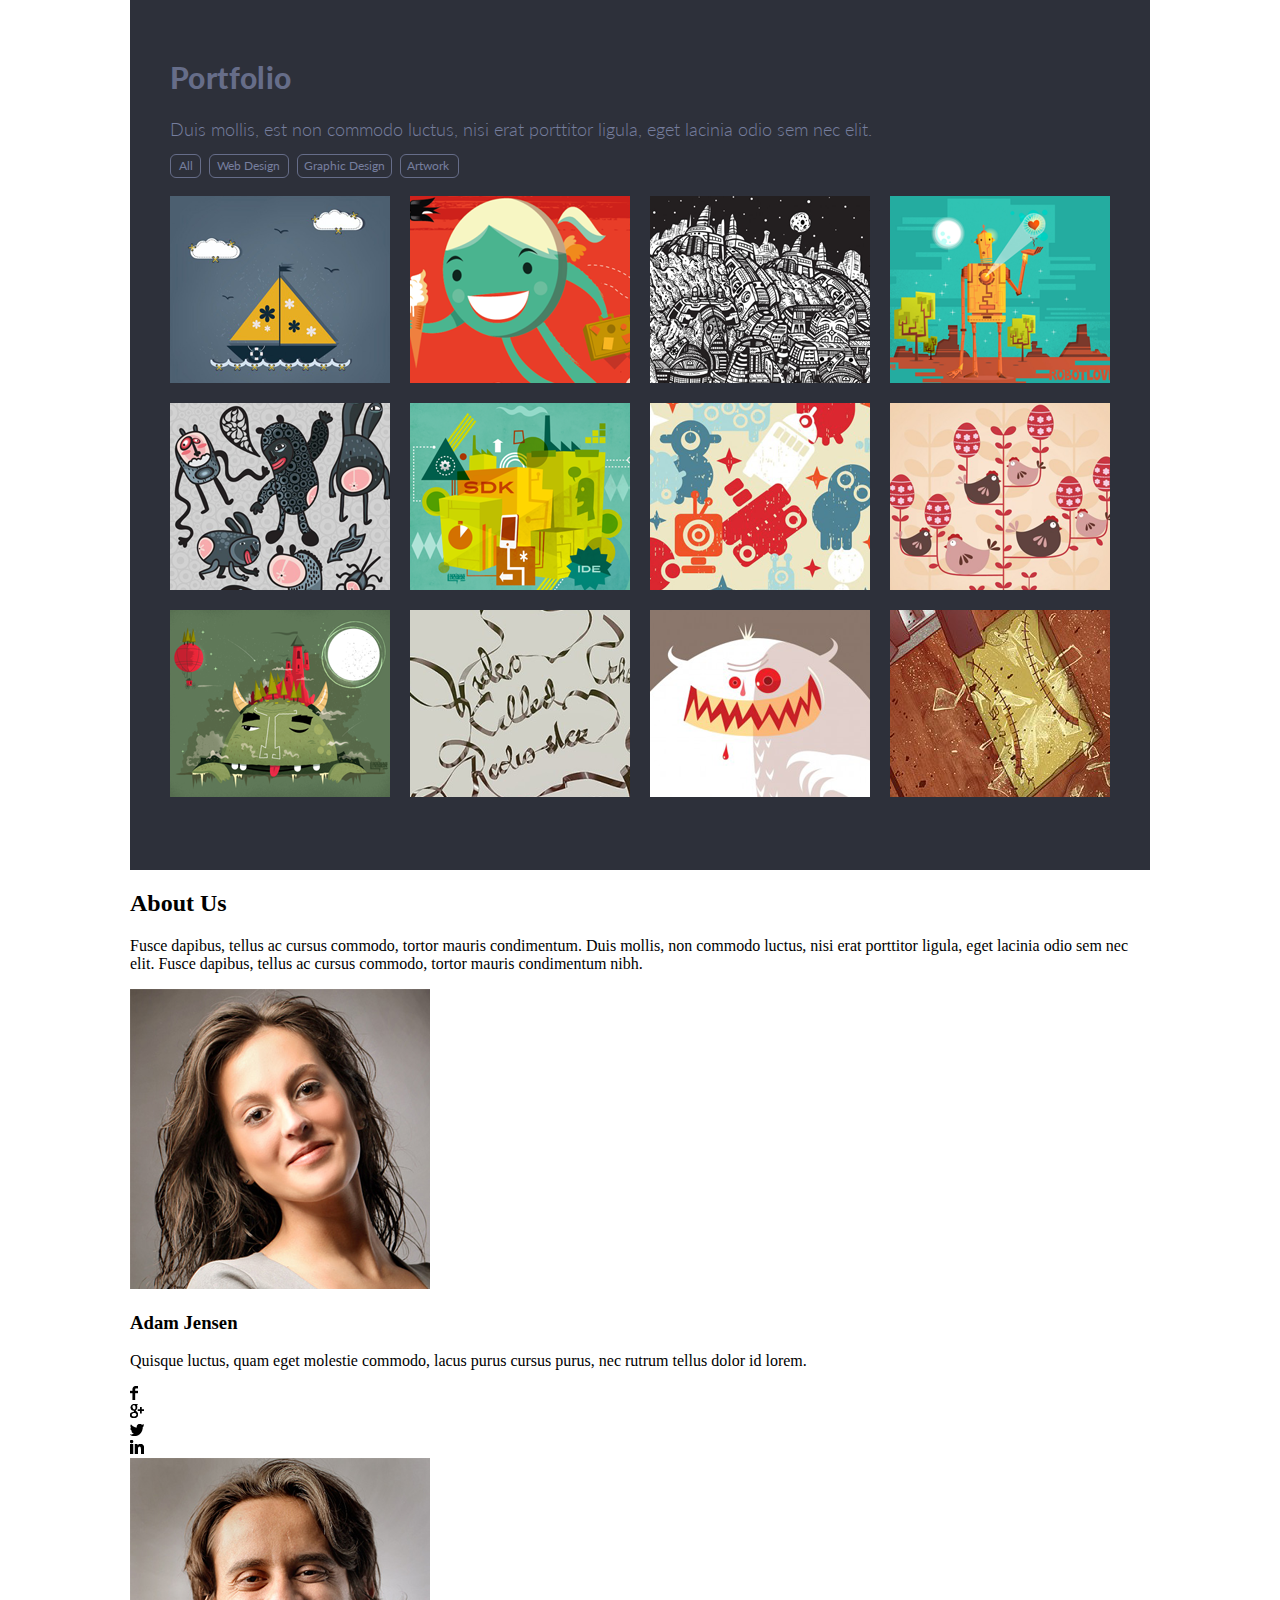
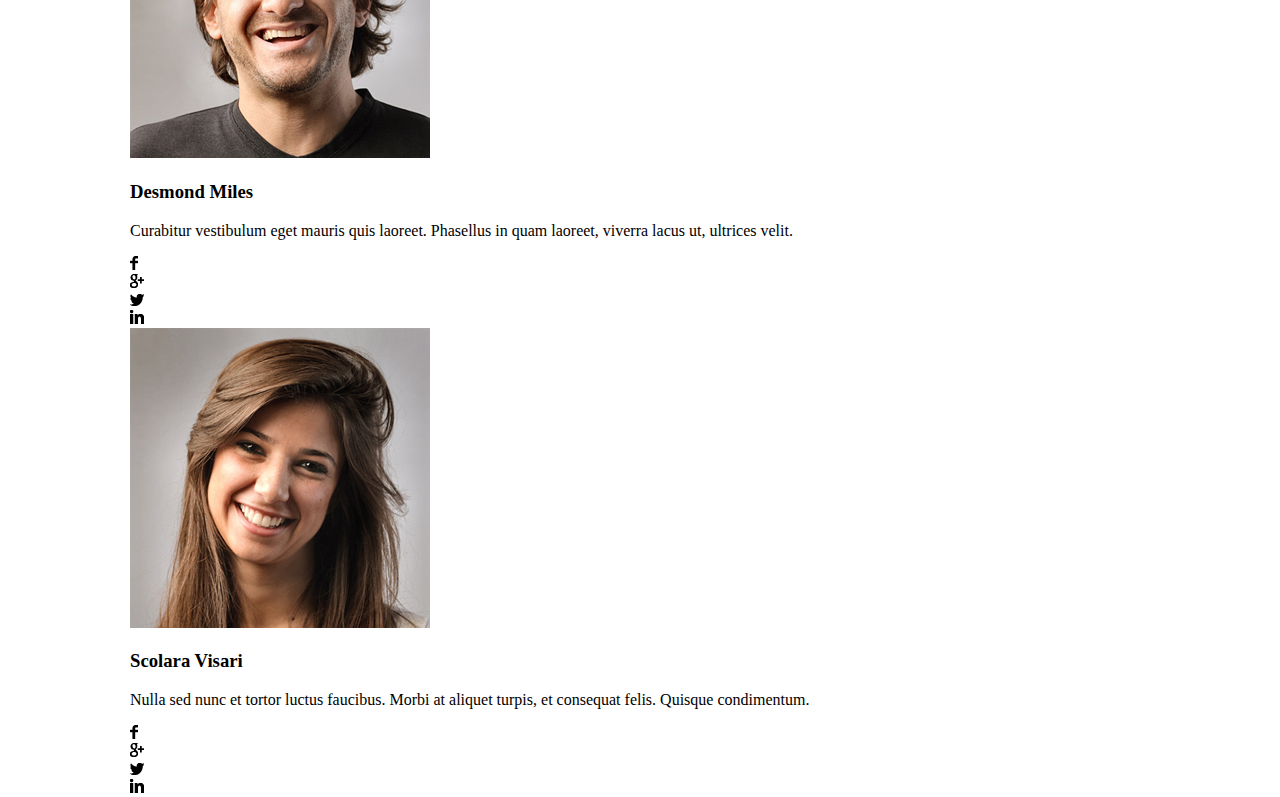
==== singolo2.html @ 1eb7ef6e "feat: add portfolio section" ====
<!DOCTYPE html>
<html lang="en">
<head>
    <meta charset="UTF-8">
    <meta name="viewport" content="width=device-width, initial-scale=1.0">
    <title>Singolo Part-2</title>
    <link rel="stylesheet" href="src/css/singolo2.css">
    <link rel="stylesheet" href="src/assets/fonts/lato/lato.css">
    <link href="https://fonts.googleapis.com/css?family=Lato&display=swap" rel="stylesheet">
</head>
<body>
    <section class="portfolio-section">
        <div class="portfolio-description">
            <h2>Portfolio</h2>
            <p>Duis mollis, est non commodo luctus, nisi erat porttitor ligula, eget lacinia odio sem nec elit.</p>
        </div>
        <div class="portfolio-filter">
            <div class="portfolio-item filter-1"><p>All</p></div>
            <div class="portfolio-item filter-2"><p>Web Design</p></div>
            <div class="portfolio-item filter-3"><p>Graphic Design</p></div>
            <div class="portfolio-item filter-4"><p>Artwork</p></div>
        </div>
        <div class="gallery">
            <div class="gallery-row">
                <div class="gallery-item"><img src="src/assets/images/gallery-item-1.png" alt="gallery-item"></div>
                <div class="gallery-item"><img src="src/assets/images/gallery-item-2.png" alt="gallery-item"></div>
                <div class="gallery-item"><img src="src/assets/images/gallery-item-3.png" alt="gallery-item"></div>
                <div class="gallery-item"><img src="src/assets/images/gallery-item-4.png" alt="gallery-item"></div>
            </div>
            <div class="gallery-row">
                <div class="gallery-item"><img src="src/assets/images/gallery-item-5.png" alt="gallery-item"></div>
                <div class="gallery-item"><img src="src/assets/images/gallery-item-6.png" alt="gallery-item"></div>
                <div class="gallery-item"><img src="src/assets/images/gallery-item-7.png" alt="gallery-item"></div>
                <div class="gallery-item"><img src="src/assets/images/gallery-item-8.png" alt="gallery-item"></div>
            </div>
            <div class="gallery-row">
                <div class="gallery-item"><img src="src/assets/images/gallery-item-9.png" alt="gallery-item"></div>
                <div class="gallery-item"><img src="src/assets/images/gallery-item-10.png" alt="gallery-item"></div>
                <div class="gallery-item"><img src="src/assets/images/gallery-item-11.png" alt="gallery-item"></div>
                <div class="gallery-item"><img src="src/assets/images/gallery-item-12.png" alt="gallery-item"></div>
            </div>
        </div>
    </section>
    <section class="about-us-section">
        <div class="about-us-description">
            <h2>About Us</h2>
            <p>Fusce dapibus, tellus ac cursus commodo, tortor mauris condimentum.
                Duis mollis, non commodo luctus, nisi erat porttitor ligula, eget lacinia odio sem nec elit.
                Fusce dapibus, tellus ac cursus commodo, tortor mauris condimentum nibh.</p>
        </div>
        <div class="members-wrapper">
            <div class="member">
                <div class="member-img">
                    <img src="src/assets/images/member-1.png" alt="Adam Jensen">
                </div>
                <h3>Adam Jensen</h3>
                <p>
                    Quisque luctus, quam eget molestie commodo, lacus purus cursus purus, nec rutrum tellus dolor id lorem.
                </p>
                <div class="member-socials">
                    <div class="member-sotial-item"><img src="src/assets/images/facebook.svg" alt="facebook"></div>
                    <div class="member-sotial-item"><img src="src/assets/images/google+.svg" alt="google+"></div>
                    <div class="member-sotial-item"><img src="src/assets/images/twitter.svg" alt="twitter"></div>
                    <div class="member-sotial-item"><img src="src/assets/images/linkedin.svg" alt="linkedin"></div>
                </div>
            </div>
            <div class="member">
                <div class="member-img">
                    <img src="src/assets/images/member-2.png" alt="Desmond Miles">
                </div>
                <h3>Desmond Miles</h3>
                <p>
                    Curabitur vestibulum eget mauris quis laoreet. Phasellus in quam laoreet, viverra lacus ut, ultrices velit.
                </p>
                <div class="member-socials">
                    <div class="member-sotial-item"><img src="src/assets/images/facebook.svg" alt="facebook"></div>
                    <div class="member-sotial-item"><img src="src/assets/images/google+.svg" alt="google+"></div>
                    <div class="member-sotial-item"><img src="src/assets/images/twitter.svg" alt="twitter"></div>
                    <div class="member-sotial-item"><img src="src/assets/images/linkedin.svg" alt="linkedin"></div>
                </div>
            </div>
            <div class="member">
                <div class="member-img">
                    <img src="src/assets/images/member-3.png" alt="Scolara Visari">
                </div>
                <h3>Scolara Visari</h3>
                <p>
                    Nulla sed nunc et tortor luctus faucibus. Morbi at aliquet turpis, et consequat felis. Quisque condimentum.
                </p>
                <div class="member-socials">
                    <div class="member-sotial-item"><img src="src/assets/images/facebook.svg" alt="facebook"></div>
                    <div class="member-sotial-item"><img src="src/assets/images/google+.svg" alt="google+"></div>
                    <div class="member-sotial-item"><img src="src/assets/images/twitter.svg" alt="twitter"></div>
                    <div class="member-sotial-item"><img src="src/assets/images/linkedin.svg" alt="linkedin"></div>
                </div>
            </div>
        </div>
    </section>
</body>
</html>
---- src/css/singolo2.css ----
body {
    width: 1020px;
    margin: 0 auto;
}

.portfolio-section {
    width: 1020px;
    height: 870px;
    background-color: #2d303a;
    display: flex;
    flex-direction: column;
}

.portfolio-description {
    width: 700px;
    margin-top: 69px;
    margin-left: 40px;
}

.portfolio-description h2{
    width: 121px;
    height: 24px;
    color: #666d89;
    font-family: "Lato", black;
    font-size: 30px;
    font-weight: 1000;
    line-height: 17.86px;
    margin: 0;
    letter-spacing: 0.4px;
}

.portfolio-description p{
    color: #767e9e;
    font-family: Lato;
    font-size: 18px;
    font-weight: 300;
    line-height: 30px;
    white-space: nowrap;
    margin-top: 21px;
    margin-bottom: 0;
    letter-spacing: 0.001px;
}

.portfolio-filter {
    width: 289px;
    display: flex;
    justify-content: space-between;
    margin-top: 10px;
    margin-left: 40px;
}

.portfolio-item {
    word-wrap: none;
    border: 1px solid #666d89;
    border-radius: 6px;

}

.filter-1 {
    width: 29px;
    height: 22px;
}

.filter-1 p {
    width: 14px;
    margin: 0 auto;
}

.filter-2 {
    width: 78px;
    height: 22px;
}

.filter-2 p {
    width: 64px;
    margin: 0 auto;
}

.filter-3 {
    width: 93px;
    height: 22px;
}

.filter-3 p {
    width: 81px;
    margin: 0 auto;
}

.filter-4 {
    width: 57px;
    height: 22px;
}

.filter-4 p {
    width: 45px;
    margin: 0 auto;
}


.portfolio-item p {
    color: #767e9e;
    font-family: "Lato";
    font-size: 12px;
    font-weight: 400;
    line-height: 21.56px;
    white-space: nowrap;
}

.gallery {
    position: relative;
    top: -2px;
}

.gallery-row {
    display: flex;
    width: 940px;
    justify-content: space-between;
    margin: 20px auto;
}

.gallery-item {
    width: 220px;
    height: 187px;
}
---- src/assets/fonts/lato/lato.css ----
@font-face {
    font-family: 'Lato';
    src: local('Lato Hairline'), local('Lato-Hairline'), url('latohairline.woff2') format('woff2'), url('latohairline.woff') format('woff'), url('latohairline.ttf') format('truetype');
    font-weight: 100;
    font-style: normal;
}
@font-face {
    font-family: 'Lato';
    src: local('Lato Hairline Italic'), local('Lato-HairlineItalic'), url('latohairlineitalic.woff2') format('woff2'), url('latohairlineitalic.woff') format('woff'), url('latohairlineitalic.ttf') format('truetype');
    font-weight: 100;
    font-style: italic;
}
@font-face {
    font-family: 'Lato';
    src: local('Lato Thin'), local('Lato-Thin'), url('latothin.woff2') format('woff2'), url('latothin.woff') format('woff'), url('latothin.ttf') format('truetype');
    font-weight: 200;
    font-style: normal;
}
@font-face {
    font-family: 'Lato';
    src: local('Lato Thin Italic'), local('Lato-ThinItalic'), url('latothinitalic.woff2') format('woff2'), url('latothinitalic.woff') format('woff'), url('latothinitalic.ttf') format('truetype');
    font-weight: 200;
    font-style: italic;
}
@font-face {
    font-family: 'Lato';
    src: local('Lato Light'), local('Lato-Light'), url('latolight.woff2') format('woff2'), url('latolight.woff') format('woff'), url('latolight.ttf') format('truetype');
    font-weight: 300;
    font-style: normal;
}
@font-face {
    font-family: 'Lato';
    src: local('Lato Light Italic'), local('Lato-LightItalic'), url('latolightitalic.woff2') format('woff2'), url('latolightitalic.woff') format('woff'), url('latolightitalic.ttf') format('truetype');
    font-weight: 300;
    font-style: italic;
}
@font-face {
    font-family: 'Lato';
    src: local('Lato Regular'), local('Lato-Regular'), url('latoregular.woff2') format('woff2'), url('latoregular.woff') format('woff'), url('latoregular.ttf') format('truetype');
    font-weight: 400;
    font-style: normal;
}
@font-face {
    font-family: 'Lato';
    src: local('Lato Italic'), local('Lato-Italic'), url('latoitalic.woff2') format('woff2'), url('latoitalic.woff') format('woff'), url('latoitalic.ttf') format('truetype');
    font-weight: 400;
    font-style: italic;
}
@font-face {
    font-family: 'Lato';
    src: local('Lato Medium'), local('Lato-Medium'), url('latomedium.woff2') format('woff2'), url('latomedium.woff') format('woff'), url('latomedium.ttf') format('truetype');
    font-weight: 500;
    font-style: normal;
}
@font-face {
    font-family: 'Lato';
    src: local('Lato Medium Italic'), local('Lato-MediumItalic'), url('latomediumitalic.woff2') format('woff2'), url('latomediumitalic.woff') format('woff'), url('latomediumitalic.ttf') format('truetype');
    font-weight: 500;
    font-style: italic;
}
@font-face {
    font-family: 'Lato';
    src: local('Lato Semibold'), local('Lato-Semibold'), url('latosemibold.woff2') format('woff2'), url('latosemibold.woff') format('woff'), url('latosemibold.ttf') format('truetype');
    font-weight: 600;
    font-style: normal;
}
@font-face {
    font-family: 'Lato';
    src: local('Lato Semibold Italic'), local('Lato-SemiboldItalic'), url('latosemibolditalic.woff2') format('woff2'), url('latosemibolditalic.woff') format('woff'), url('latosemibolditalic.ttf') format('truetype');
    font-weight: 600;
    font-style: italic;
}
@font-face {
    font-family: 'Lato';
    src: local('Lato Bold'), local('Lato-Bold'), url('latobold.woff2') format('woff2'), url('latobold.woff') format('woff'), url('latobold.ttf') format('truetype');
    font-weight: 700;
    font-style: normal;
}
@font-face {
    font-family: 'Lato';
    src: local('Lato Bold Italic'), local('Lato-BoldItalic'), url('latobolditalic.woff2') format('woff2'), url('latobolditalic.woff') format('woff'), url('latobolditalic.ttf') format('truetype');
    font-weight: 700;
    font-style: italic;
}
@font-face {
    font-family: 'Lato';
    src: local('Lato Heavy'), local('Lato-Heavy'), url('latoheavy.woff2') format('woff2'), url('latoheavy.woff') format('woff'), url('latoheavy.ttf') format('truetype');
    font-weight: 800;
    font-style: normal;
}
@font-face {
    font-family: 'Lato';
    src: local('Lato Heavy Italic'), local('Lato-HeavyItalic'), url('latoheavyitalic.woff2') format('woff2'), url('latoheavyitalic.woff') format('woff'), url('latoheavyitalic.ttf') format('truetype');
    font-weight: 800;
    font-style: italic;
}
@font-face {
    font-family: 'Lato';
    src: local('Lato Black'), local('Lato-Black'), url('latoblack.woff2') format('woff2'), url('latoblack.woff') format('woff'), url('latoblack.ttf') format('truetype');
    font-weight: 900;
    font-style: normal;
}
@font-face {
    font-family: 'Lato';
    src: local('Lato Black Italic'), local('Lato-BlackItalic'), url('latoblackitalic.woff2') format('woff2'), url('latoblackitalic.woff') format('woff'), url('latoblackitalic.ttf') format('truetype');
    font-weight: 900;
    font-style: italic;
}
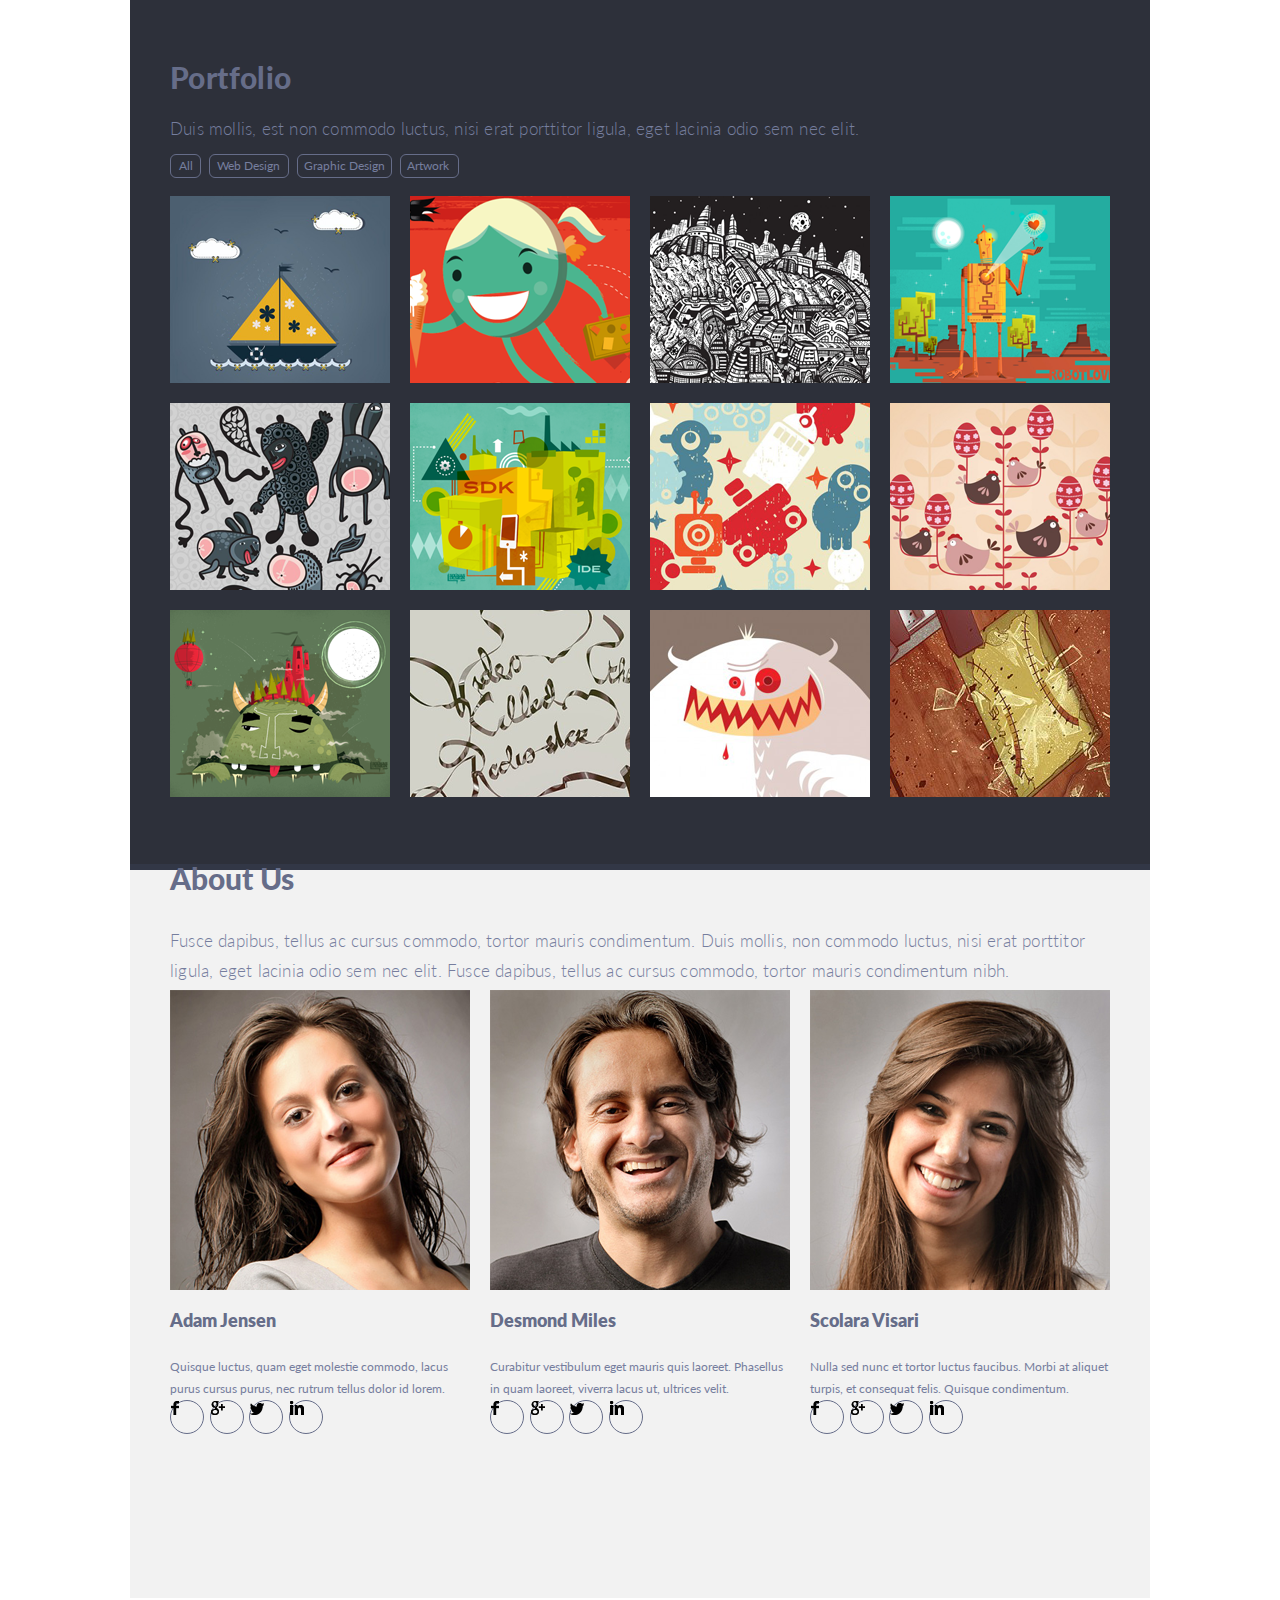
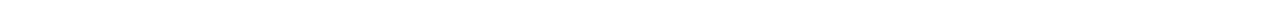
==== commit f2e24e2f: "feat: add about us section" ====
--- a/singolo2.html
+++ b/singolo2.html
@@ -58,10 +58,10 @@
                     Quisque luctus, quam eget molestie commodo, lacus purus cursus purus, nec rutrum tellus dolor id lorem.
                 </p>
                 <div class="member-socials">
-                    <div class="member-sotial-item"><img src="src/assets/images/facebook.svg" alt="facebook"></div>
-                    <div class="member-sotial-item"><img src="src/assets/images/google+.svg" alt="google+"></div>
-                    <div class="member-sotial-item"><img src="src/assets/images/twitter.svg" alt="twitter"></div>
-                    <div class="member-sotial-item"><img src="src/assets/images/linkedin.svg" alt="linkedin"></div>
+                    <div class="member-social-item"><img src="src/assets/images/facebook.svg" alt="facebook"></div>
+                    <div class="member-social-item"><img src="src/assets/images/google+.svg" alt="google+"></div>
+                    <div class="member-social-item"><img src="src/assets/images/twitter.svg" alt="twitter"></div>
+                    <div class="member-social-item"><img src="src/assets/images/linkedin.svg" alt="linkedin"></div>
                 </div>
             </div>
             <div class="member">
@@ -73,10 +73,10 @@
                     Curabitur vestibulum eget mauris quis laoreet. Phasellus in quam laoreet, viverra lacus ut, ultrices velit.
                 </p>
                 <div class="member-socials">
-                    <div class="member-sotial-item"><img src="src/assets/images/facebook.svg" alt="facebook"></div>
-                    <div class="member-sotial-item"><img src="src/assets/images/google+.svg" alt="google+"></div>
-                    <div class="member-sotial-item"><img src="src/assets/images/twitter.svg" alt="twitter"></div>
-                    <div class="member-sotial-item"><img src="src/assets/images/linkedin.svg" alt="linkedin"></div>
+                    <div class="member-social-item"><img src="src/assets/images/facebook.svg" alt="facebook"></div>
+                    <div class="member-social-item"><img src="src/assets/images/google+.svg" alt="google+"></div>
+                    <div class="member-social-item"><img src="src/assets/images/twitter.svg" alt="twitter"></div>
+                    <div class="member-social-item"><img src="src/assets/images/linkedin.svg" alt="linkedin"></div>
                 </div>
             </div>
             <div class="member">
@@ -88,10 +88,10 @@
                     Nulla sed nunc et tortor luctus faucibus. Morbi at aliquet turpis, et consequat felis. Quisque condimentum.
                 </p>
                 <div class="member-socials">
-                    <div class="member-sotial-item"><img src="src/assets/images/facebook.svg" alt="facebook"></div>
-                    <div class="member-sotial-item"><img src="src/assets/images/google+.svg" alt="google+"></div>
-                    <div class="member-sotial-item"><img src="src/assets/images/twitter.svg" alt="twitter"></div>
-                    <div class="member-sotial-item"><img src="src/assets/images/linkedin.svg" alt="linkedin"></div>
+                    <div class="member-social-item"><img src="src/assets/images/facebook.svg" alt="facebook"></div>
+                    <div class="member-social-item"><img src="src/assets/images/google+.svg" alt="google+"></div>
+                    <div class="member-social-item"><img src="src/assets/images/twitter.svg" alt="twitter"></div>
+                    <div class="member-social-item"><img src="src/assets/images/linkedin.svg" alt="linkedin"></div>
                 </div>
             </div>
         </div>
--- a/src/css/singolo2.css
+++ b/src/css/singolo2.css
@@ -5,10 +5,11 @@
 
 .portfolio-section {
     width: 1020px;
-    height: 870px;
+    height: 864px;
     background-color: #2d303a;
     display: flex;
     flex-direction: column;
+    border-bottom: 6px solid #323746;
 }
 
 .portfolio-description {
@@ -32,13 +33,13 @@
 .portfolio-description p{
     color: #767e9e;
     font-family: Lato;
-    font-size: 18px;
+    font-size: 17px;
     font-weight: 300;
     line-height: 30px;
     white-space: nowrap;
     margin-top: 21px;
     margin-bottom: 0;
-    letter-spacing: 0.001px;
+    letter-spacing: 0.2px;
 }
 
 .portfolio-filter {
@@ -56,6 +57,11 @@
 
 }
 
+.portfolio-item:hover {
+    border: 1px solid #dedede;
+    color: #dedede;
+    cursor: pointer;
+}
 .filter-1 {
     width: 29px;
     height: 22px;
@@ -121,4 +127,94 @@
 .gallery-item {
     width: 220px;
     height: 187px;
+    transition: 0.7s;
+}
+
+.gallery-item:hover {
+    transform: scale(1.1);
+    cursor: pointer;
+}
+
+.about-us-section {
+    width: 1020px;
+    height: 728px;
+    background-color: #f2f2f2;
+    border-bottom: 6px solid #ffffff;
+    margin: 0;
+}
+
+.about-us-description {
+    width: 940px;
+    margin-left: 40px;
+    
+    display: flex;
+    flex-direction: column;
+}
+
+.about-us-description h2{
+    width: 130px;
+    height: 23px;
+    color: #666d89;
+    font-family: "Lato";
+    font-size: 30px;
+    font-weight: 1000;
+    line-height: 17.86px;
+    margin: 0;
+}
+
+.about-us-description p {
+    width: 939px;
+    height: 47px;
+    color: #767e9e;
+    font-family: "Lato";
+    font-size: 17px;
+    font-weight: 300;
+    line-height: 30px;
+    letter-spacing: 0.2px;
+    margin-top: 33px;
+}
+
+.members-wrapper {
+    width: 940px;
+    margin: 0 auto;
+    display: flex;
+    justify-content: space-between;
+}
+.member {
+    width: 300px;
+    display: flex;
+    flex-direction: column;
+}
+
+.member-socials {
+    display: flex;
+    width: 153px;
+    justify-content: space-between;
+}
+
+.member h3 {
+    height: 14px;
+    color: #666d89;
+    font-family: "Lato";
+    font-size: 18px;
+    font-weight: 800;
+    line-height: 17.86px;
+    white-space: nowrap;
+}
+
+.member p {
+    width: 301px;
+    height: 32px;
+    color: #767e9e;
+    font-family: "Lato";
+    font-size: 12px;
+    font-weight: 400;
+    line-height: 21.56px;
+}
+
+.member-social-item {
+    width: 32px;
+    height: 32px;
+    border: 1px solid #666d89;
+    border-radius: 50%;
 }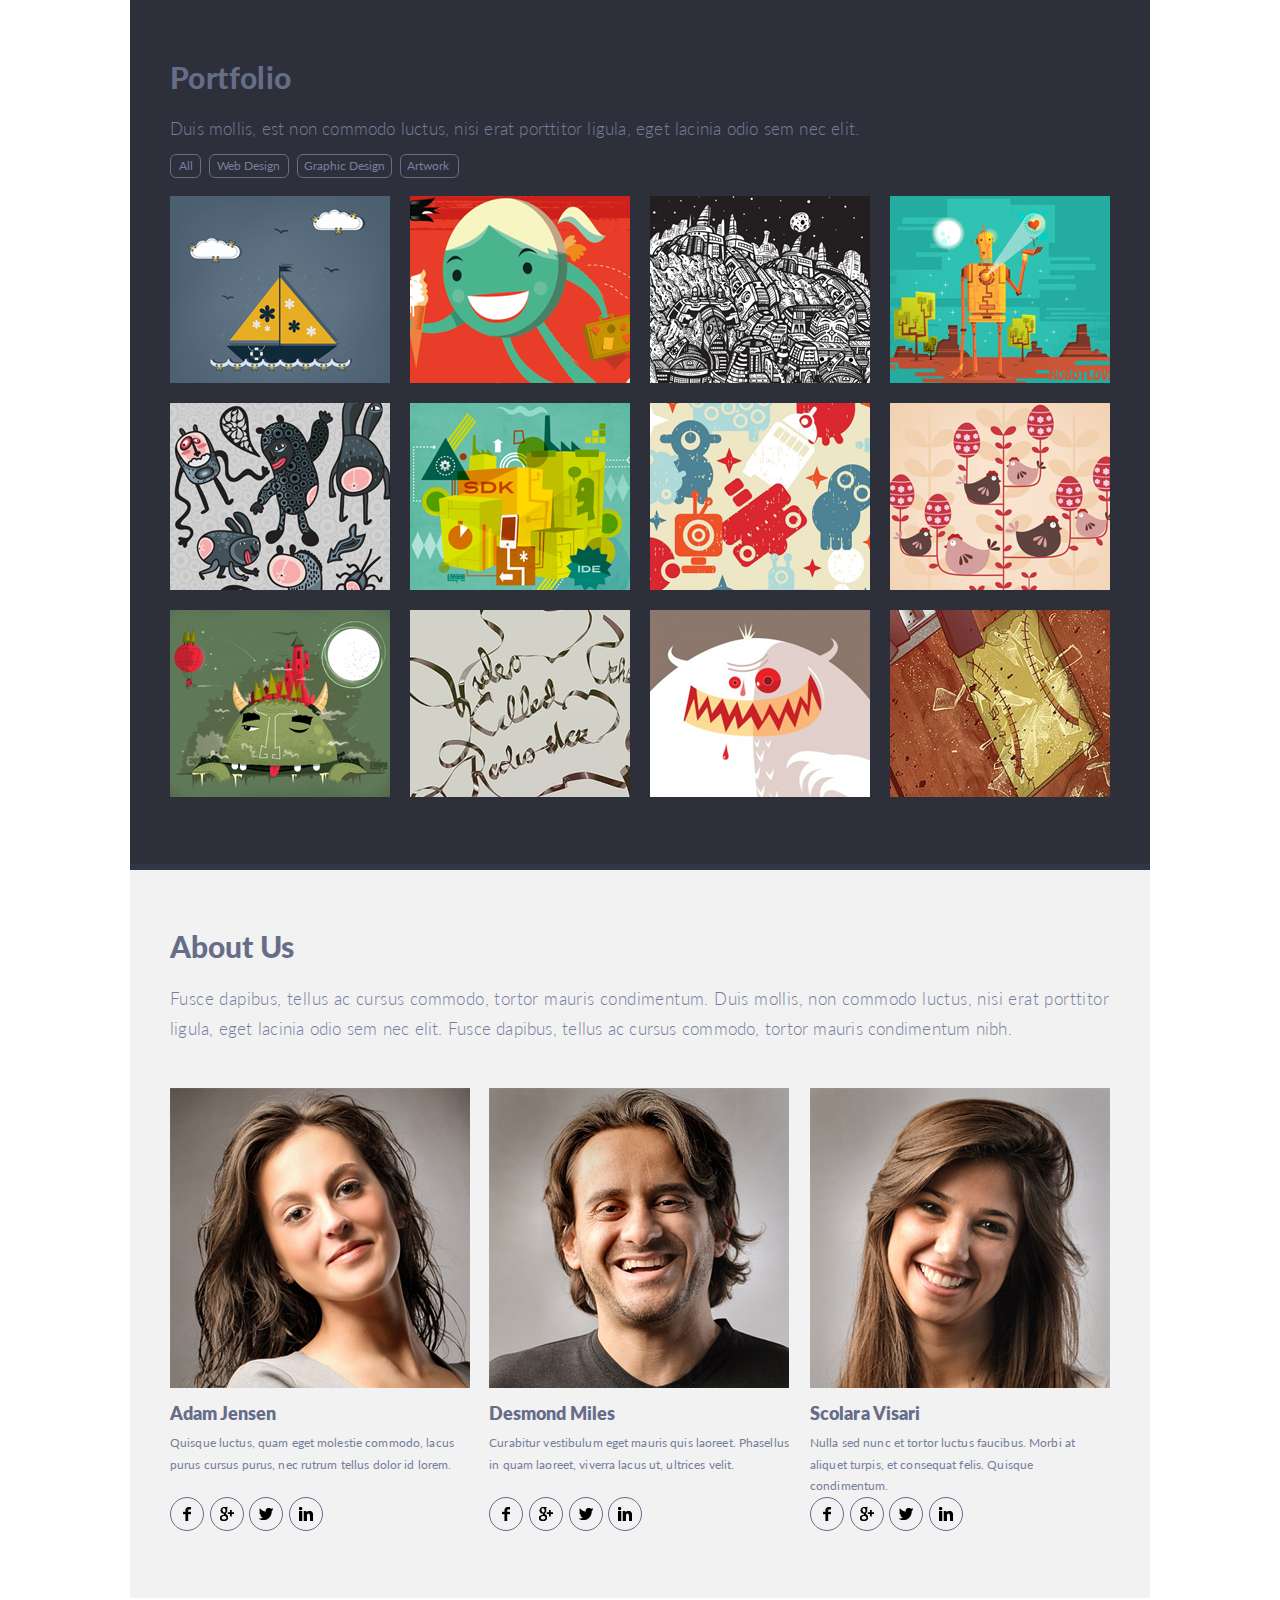
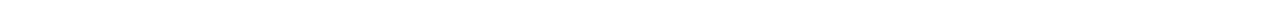
==== commit 25d8c649: "feat: add contacts info section" ====
--- a/singolo2.html
+++ b/singolo2.html
@@ -44,12 +44,13 @@
     <section class="about-us-section">
         <div class="about-us-description">
             <h2>About Us</h2>
-            <p>Fusce dapibus, tellus ac cursus commodo, tortor mauris condimentum.
-                Duis mollis, non commodo luctus, nisi erat porttitor ligula, eget lacinia odio sem nec elit.
+            <p class="about-us-paragraph">Fusce dapibus, tellus ac cursus commodo, tortor mauris condimentum.
+                Duis mollis, non commodo luctus, nisi erat porttitor </p>
+            <p class="about-us-paragraph-2">ligula, eget lacinia odio sem nec elit.
                 Fusce dapibus, tellus ac cursus commodo, tortor mauris condimentum nibh.</p>
         </div>
         <div class="members-wrapper">
-            <div class="member">
+            <div class="member member-1">
                 <div class="member-img">
                     <img src="src/assets/images/member-1.png" alt="Adam Jensen">
                 </div>
@@ -58,13 +59,25 @@
                     Quisque luctus, quam eget molestie commodo, lacus purus cursus purus, nec rutrum tellus dolor id lorem.
                 </p>
                 <div class="member-socials">
-                    <div class="member-social-item"><img src="src/assets/images/facebook.svg" alt="facebook"></div>
-                    <div class="member-social-item"><img src="src/assets/images/google+.svg" alt="google+"></div>
-                    <div class="member-social-item"><img src="src/assets/images/twitter.svg" alt="twitter"></div>
-                    <div class="member-social-item"><img src="src/assets/images/linkedin.svg" alt="linkedin"></div>
+                    <div class="member-social-item">
+                        <?xml version="1.0" encoding="UTF-8"?>
+                        <svg class="svg-1" id="SVGDoc" width="8" height="14" xmlns="http://www.w3.org/2000/svg" version="1.1" xmlns:xlink="http://www.w3.org/1999/xlink" xmlns:avocode="https://avocode.com/" viewBox="0 0 8 14"><defs></defs><desc>Generated with Avocode.</desc><g><g><title>facebook</title><image xlink:href="[data-uri]" width="8" height="14" transform="matrix(1,0,0,1,0,0)" ></image></g></g></svg>
+                    </div>
+                    <div class="member-social-item">
+                        <?xml version="1.0" encoding="UTF-8"?>
+                        <svg class="svg-2" id="SVGDoc" width="14" height="14" xmlns="http://www.w3.org/2000/svg" version="1.1" xmlns:xlink="http://www.w3.org/1999/xlink" xmlns:avocode="https://avocode.com/" viewBox="0 0 14 14"><defs></defs><desc>Generated with Avocode.</desc><g><g><title>google+</title><image xlink:href="[data-uri]" width="14" height="14" transform="matrix(1,0,0,1,0,0)" ></image></g></g></svg>
+                    </div>
+                    <div class="member-social-item">
+                        <?xml version="1.0" encoding="UTF-8"?>
+                        <svg class="svg-3" id="SVGDoc" width="14" height="12" xmlns="http://www.w3.org/2000/svg" version="1.1" xmlns:xlink="http://www.w3.org/1999/xlink" xmlns:avocode="https://avocode.com/" viewBox="0 0 14 12"><defs></defs><desc>Generated with Avocode.</desc><g><g><title>twitter</title><image xlink:href="[data-uri]" width="14" height="12" transform="matrix(1,0,0,1,0,0)" ></image></g></g></svg>
+                    </div>
+                    <div class="member-social-item">
+                        <?xml version="1.0" encoding="UTF-8"?>
+                        <svg class="svg-4" id="SVGDoc" width="14" height="14" xmlns="http://www.w3.org/2000/svg" version="1.1" xmlns:xlink="http://www.w3.org/1999/xlink" xmlns:avocode="https://avocode.com/" viewBox="0 0 14 14"><defs></defs><desc>Generated with Avocode.</desc><g><g><title>linkedin</title><image xlink:href="[data-uri]" width="14" height="14" transform="matrix(1,0,0,1,0,0)" ></image></g></g></svg>
+                    </div>    
                 </div>
             </div>
-            <div class="member">
+            <div class="member member-2">
                 <div class="member-img">
                     <img src="src/assets/images/member-2.png" alt="Desmond Miles">
                 </div>
@@ -73,13 +86,25 @@
                     Curabitur vestibulum eget mauris quis laoreet. Phasellus in quam laoreet, viverra lacus ut, ultrices velit.
                 </p>
                 <div class="member-socials">
-                    <div class="member-social-item"><img src="src/assets/images/facebook.svg" alt="facebook"></div>
-                    <div class="member-social-item"><img src="src/assets/images/google+.svg" alt="google+"></div>
-                    <div class="member-social-item"><img src="src/assets/images/twitter.svg" alt="twitter"></div>
-                    <div class="member-social-item"><img src="src/assets/images/linkedin.svg" alt="linkedin"></div>
+                    <div class="member-social-item">
+                        <?xml version="1.0" encoding="UTF-8"?>
+                        <svg class="svg-1" id="SVGDoc" width="8" height="14" xmlns="http://www.w3.org/2000/svg" version="1.1" xmlns:xlink="http://www.w3.org/1999/xlink" xmlns:avocode="https://avocode.com/" viewBox="0 0 8 14"><defs></defs><desc>Generated with Avocode.</desc><g><g><title>facebook</title><image xlink:href="[data-uri]" width="8" height="14" transform="matrix(1,0,0,1,0,0)" ></image></g></g></svg>
+                    </div>
+                    <div class="member-social-item">
+                        <?xml version="1.0" encoding="UTF-8"?>
+                        <svg class="svg-2" id="SVGDoc" width="14" height="14" xmlns="http://www.w3.org/2000/svg" version="1.1" xmlns:xlink="http://www.w3.org/1999/xlink" xmlns:avocode="https://avocode.com/" viewBox="0 0 14 14"><defs></defs><desc>Generated with Avocode.</desc><g><g><title>google+</title><image xlink:href="[data-uri]" width="14" height="14" transform="matrix(1,0,0,1,0,0)" ></image></g></g></svg>
+                    </div>
+                    <div class="member-social-item">
+                        <?xml version="1.0" encoding="UTF-8"?>
+                        <svg class="svg-3" id="SVGDoc" width="14" height="12" xmlns="http://www.w3.org/2000/svg" version="1.1" xmlns:xlink="http://www.w3.org/1999/xlink" xmlns:avocode="https://avocode.com/" viewBox="0 0 14 12"><defs></defs><desc>Generated with Avocode.</desc><g><g><title>twitter</title><image xlink:href="[data-uri]" width="14" height="12" transform="matrix(1,0,0,1,0,0)" ></image></g></g></svg>
+                    </div>
+                    <div class="member-social-item">
+                        <?xml version="1.0" encoding="UTF-8"?>
+                        <svg class="svg-4" id="SVGDoc" width="14" height="14" xmlns="http://www.w3.org/2000/svg" version="1.1" xmlns:xlink="http://www.w3.org/1999/xlink" xmlns:avocode="https://avocode.com/" viewBox="0 0 14 14"><defs></defs><desc>Generated with Avocode.</desc><g><g><title>linkedin</title><image xlink:href="[data-uri]" width="14" height="14" transform="matrix(1,0,0,1,0,0)" ></image></g></g></svg>
+                    </div>                 
                 </div>
             </div>
-            <div class="member">
+            <div class="member member-3">
                 <div class="member-img">
                     <img src="src/assets/images/member-3.png" alt="Scolara Visari">
                 </div>
@@ -88,10 +113,22 @@
                     Nulla sed nunc et tortor luctus faucibus. Morbi at aliquet turpis, et consequat felis. Quisque condimentum.
                 </p>
                 <div class="member-socials">
-                    <div class="member-social-item"><img src="src/assets/images/facebook.svg" alt="facebook"></div>
-                    <div class="member-social-item"><img src="src/assets/images/google+.svg" alt="google+"></div>
-                    <div class="member-social-item"><img src="src/assets/images/twitter.svg" alt="twitter"></div>
-                    <div class="member-social-item"><img src="src/assets/images/linkedin.svg" alt="linkedin"></div>
+                    <div class="member-social-item">
+                        <?xml version="1.0" encoding="UTF-8"?>
+                        <svg class="svg-1" id="SVGDoc" width="8" height="14" xmlns="http://www.w3.org/2000/svg" version="1.1" xmlns:xlink="http://www.w3.org/1999/xlink" xmlns:avocode="https://avocode.com/" viewBox="0 0 8 14"><defs></defs><desc>Generated with Avocode.</desc><g><g><title>facebook</title><image xlink:href="[data-uri]" width="8" height="14" transform="matrix(1,0,0,1,0,0)" ></image></g></g></svg>
+                    </div>
+                    <div class="member-social-item">
+                        <?xml version="1.0" encoding="UTF-8"?>
+                        <svg class="svg-2" id="SVGDoc" width="14" height="14" xmlns="http://www.w3.org/2000/svg" version="1.1" xmlns:xlink="http://www.w3.org/1999/xlink" xmlns:avocode="https://avocode.com/" viewBox="0 0 14 14"><defs></defs><desc>Generated with Avocode.</desc><g><g><title>google+</title><image xlink:href="[data-uri]" width="14" height="14" transform="matrix(1,0,0,1,0,0)" ></image></g></g></svg>
+                    </div>
+                    <div class="member-social-item">
+                        <?xml version="1.0" encoding="UTF-8"?>
+                        <svg class="svg-3" id="SVGDoc" width="14" height="12" xmlns="http://www.w3.org/2000/svg" version="1.1" xmlns:xlink="http://www.w3.org/1999/xlink" xmlns:avocode="https://avocode.com/" viewBox="0 0 14 12"><defs></defs><desc>Generated with Avocode.</desc><g><g><title>twitter</title><image xlink:href="[data-uri]" width="14" height="12" transform="matrix(1,0,0,1,0,0)" ></image></g></g></svg>
+                    </div>
+                    <div class="member-social-item">
+                        <?xml version="1.0" encoding="UTF-8"?>
+                        <svg class="svg-4" id="SVGDoc" width="14" height="14" xmlns="http://www.w3.org/2000/svg" version="1.1" xmlns:xlink="http://www.w3.org/1999/xlink" xmlns:avocode="https://avocode.com/" viewBox="0 0 14 14"><defs></defs><desc>Generated with Avocode.</desc><g><g><title>linkedin</title><image xlink:href="[data-uri]" width="14" height="14" transform="matrix(1,0,0,1,0,0)" ></image></g></g></svg>
+                    </div>                
                 </div>
             </div>
         </div>
--- a/src/css/singolo2.css
+++ b/src/css/singolo2.css
@@ -140,13 +140,12 @@
     height: 728px;
     background-color: #f2f2f2;
     border-bottom: 6px solid #ffffff;
-    margin: 0;
 }
 
 .about-us-description {
     width: 940px;
     margin-left: 40px;
-    
+    padding-top: 68px;
     display: flex;
     flex-direction: column;
 }
@@ -157,21 +156,31 @@
     color: #666d89;
     font-family: "Lato";
     font-size: 30px;
-    font-weight: 1000;
+    font-weight: 900;
     line-height: 17.86px;
     margin: 0;
 }
 
-.about-us-description p {
+.about-us-paragraph {
     width: 939px;
-    height: 47px;
     color: #767e9e;
     font-family: "Lato";
     font-size: 17px;
     font-weight: 300;
     line-height: 30px;
-    letter-spacing: 0.2px;
-    margin-top: 33px;
+    letter-spacing: 0.4px;
+    margin-top: 23px;
+    white-space: nowrap;
+}
+.about-us-paragraph-2 {
+    width: 939px;
+    color: #767e9e;
+    font-family: "Lato";
+    font-size: 17px;
+    font-weight: 300;
+    line-height: 30px;
+    letter-spacing: 0.013em;
+    margin-top: -17px;
 }
 
 .members-wrapper {
@@ -179,6 +188,7 @@
     margin: 0 auto;
     display: flex;
     justify-content: space-between;
+    margin-top: 27px;
 }
 .member {
     width: 300px;
@@ -186,10 +196,15 @@
     flex-direction: column;
 }
 
+.member-2 {
+    margin-left: -1.5px;
+}
+
 .member-socials {
     display: flex;
     width: 153px;
     justify-content: space-between;
+    margin-top: 21px;
 }
 
 .member h3 {
@@ -200,6 +215,19 @@
     font-weight: 800;
     line-height: 17.86px;
     white-space: nowrap;
+    margin-top: 13px;
+}
+
+.member-1 h3 {
+    letter-spacing: 0.0001em;
+}
+
+.member-2 h3 {
+    letter-spacing: 0.009px;
+}
+
+.member-3 h3 { 
+    letter-spacing: 0.1px;
 }
 
 .member p {
@@ -210,6 +238,8 @@
     font-size: 12px;
     font-weight: 400;
     line-height: 21.56px;
+    letter-spacing: 0.01em;
+    margin-top: -5px;
 }
 
 .member-social-item {
@@ -217,4 +247,44 @@
     height: 32px;
     border: 1px solid #666d89;
     border-radius: 50%;
+    text-align: center;
+}
+
+.member-social-item svg{
+    color: #666d89;
+}
+
+.svg-1 {
+    width: 8px;
+    height: 14px;
+    margin-top: 9px;
+}
+
+.svg-2 {
+    width: 14px;
+    height: 14px;
+    margin-top: 9px;
+}
+
+.svg-3 {
+    width: 14px;
+    height: 12px;
+    margin-top: 10px;
+}
+
+.svg-4 {
+    width: 14px;
+    height: 14px;
+    margin-top: 9px;
+}
+
+.member-social-item:hover {
+    -webkit-transform: translateY(-7px);
+    transform: translateY(-7px);
+    transition-duration: 0.5s;
+    cursor: pointer;
+}
+
+.member-social-item:not(:hover) {
+    transition: 0.5s;
 }